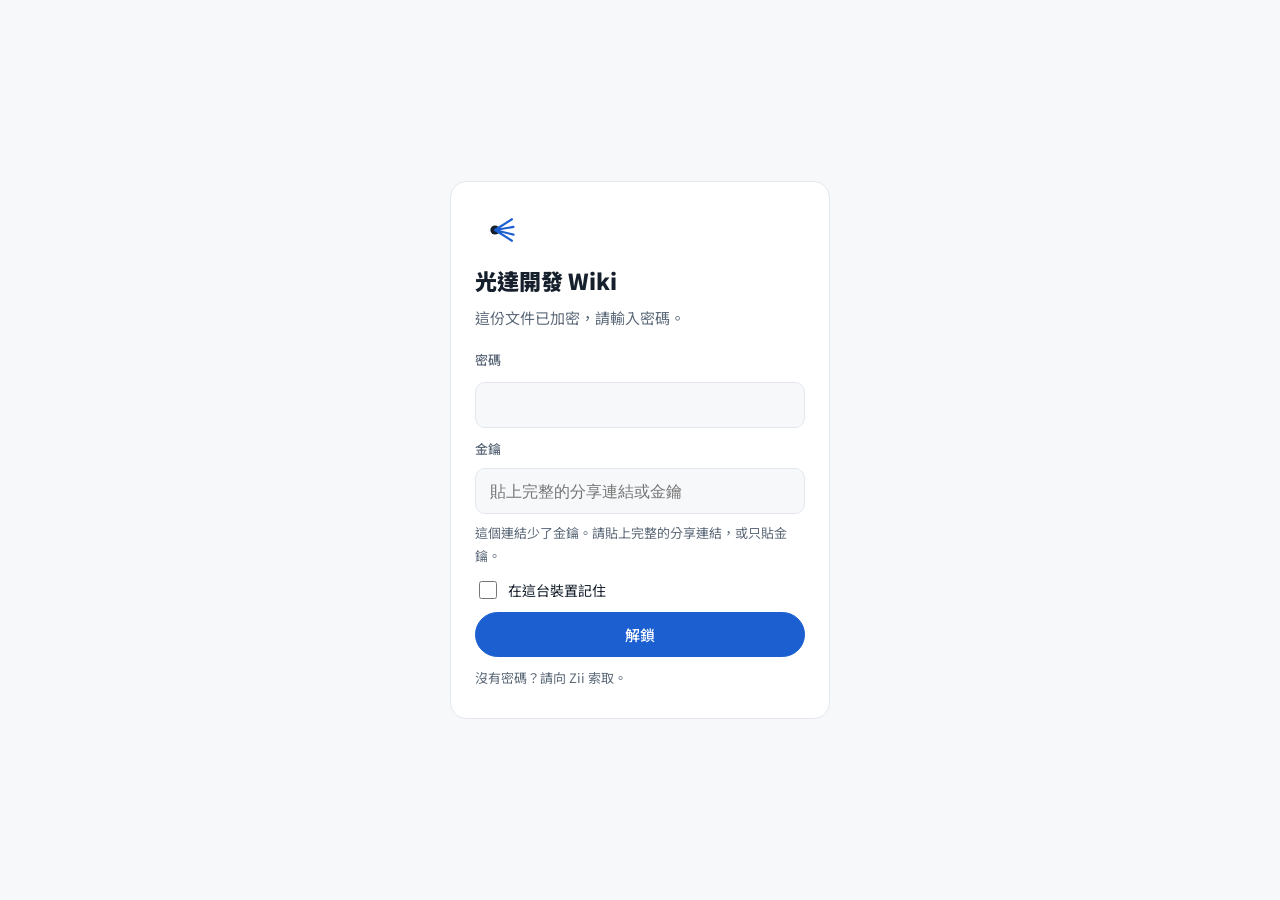
==== index.html @ e29138ca "Encrypted wiki: password + link key required Co-Authored-By: Claude Opus 5.5 <noreply@anthropic.com>" ====
<!doctype html>
<html lang="zh-Hant-TW">
<head>
<meta charset="utf-8">
<meta name="viewport" content="width=device-width,initial-scale=1,viewport-fit=cover">
<title>光達開發 Wiki</title>
<meta name="description" content="加密文件，需要密碼才能閱讀。">
<meta name="robots" content="noindex,nofollow">
<meta name="referrer" content="no-referrer">
<meta property="og:type" content="website">
<meta property="og:site_name" content="光達開發 Wiki">
<meta property="og:title" content="光達開發 Wiki">
<meta property="og:description" content="加密文件，需要密碼才能閱讀。">
<meta property="og:url" content="https://zii144.github.io/lidar-wiki/">
<meta property="og:image" content="https://zii144.github.io/lidar-wiki/og/home.png">
<meta property="og:image:width" content="1200">
<meta property="og:image:height" content="630">
<meta name="twitter:card" content="summary_large_image">
<meta name="theme-color" content="#1B5FD1">
<link rel="preconnect" href="https://fonts.googleapis.com">
<link rel="stylesheet" href="https://fonts.googleapis.com/css2?family=Noto+Sans+TC:wght@400;500;700;900&family=IBM+Plex+Mono:wght@400;500&display=swap">
<link rel="stylesheet" href="./style.css">
</head>
<body>
<div id="lock" class="lock">
  <form id="lock-form" class="lock-card" autocomplete="off">
    <svg width="40" height="40" viewBox="0 0 26 26" aria-hidden="true"><circle cx="13" cy="13" r="3" fill="currentColor"/><path d="M13 13 L24 6 M13 13 L25 11 M13 13 L25 16 M13 13 L24 20" stroke="var(--accent)" stroke-width="1.4" fill="none" stroke-linecap="round"/></svg>
    <h1>光達開發 Wiki</h1>
    <p class="lede">這份文件已加密，請輸入密碼。</p>
    <label for="pw">密碼</label>
    <input id="pw" type="password" autocomplete="current-password" autocapitalize="off" spellcheck="false">
    <div id="key-row" class="key-row" hidden>
      <label for="lk">金鑰</label>
      <input id="lk" type="text" autocomplete="off" autocapitalize="off" spellcheck="false" placeholder="貼上完整的分享連結或金鑰">
      <p class="hint">這個連結少了金鑰。請貼上完整的分享連結，或只貼金鑰。</p>
    </div>
    <label class="remember"><input id="remember" type="checkbox"> 在這台裝置記住</label>
    <button class="btn primary" type="submit" id="go">解鎖</button>
    <p id="err" class="err" role="alert" hidden></p>
    <p class="hint">沒有密碼？請向 Zii 索取。</p>
  </form>
  <noscript><p class="hint">需要開啟 JavaScript 才能解鎖。</p></noscript>
</div>
<div id="app" hidden></div>
<script id="payload" type="application/json">{"v":1,"iter":600000,"salt":"_9XwFVoHXzMK5L9xbAp9zw","iv":"gTsFr0j86Qb316sH","ct":"[base64]","title":"光達開發 Wiki"}</script>
<script src="./unlock.js"></script>
</body>
</html>
---- style.css ----
:root{
  --bg:#F7F8FA; --surface:#FFFFFF; --ink:#16202C; --muted:#5B6878; --line:#E3E7ED;
  --accent:#1B5FD1; --accent-soft:#E8F0FD; --ok:#1E7F4F; --ok-soft:#E5F4EC; --warn:#A35A00; --warn-soft:#FCF0DF;
  --line-green:#06C755;
  --sans:"Noto Sans TC",-apple-system,"PingFang TC","Microsoft JhengHei",sans-serif;
  --mono:"IBM Plex Mono",ui-monospace,Menlo,Consolas,monospace;
  color-scheme:light;
}
@media (prefers-color-scheme: dark){:root{
  --bg:#0F141B; --surface:#161D27; --ink:#E6EBF2; --muted:#93A0B2; --line:#26303D;
  --accent:#6EA2FF; --accent-soft:#1A2943; --ok:#5DCB91; --ok-soft:#14301F; --warn:#F2B35E; --warn-soft:#352612; color-scheme:dark}}
*{box-sizing:border-box}
html{-webkit-text-size-adjust:100%}
body{margin:0;background:var(--bg);color:var(--ink);font-family:var(--sans);font-size:16px;line-height:1.75;padding-bottom:env(safe-area-inset-bottom,0px)}
a{color:var(--accent);text-decoration:none}
a:focus-visible,button:focus-visible{outline:2px solid var(--accent);outline-offset:2px;border-radius:4px}
.wrap{max-width:760px;margin:0 auto;padding-left:max(16px,env(safe-area-inset-left,0px));padding-right:max(16px,env(safe-area-inset-right,0px))}
.top{position:sticky;top:0;z-index:5;background:var(--surface);border-bottom:1px solid var(--line);padding-top:env(safe-area-inset-top,0px)}
.top .wrap{display:flex;align-items:center;gap:12px;padding-block:12px}
.brand{display:flex;align-items:center;gap:10px;color:var(--ink);font-weight:900;letter-spacing:.02em}
.crumb{color:var(--muted);font-size:14px;min-width:0;white-space:nowrap;overflow:hidden;text-overflow:ellipsis}
.rail{position:sticky;top:calc(env(safe-area-inset-top,0px) + 53px);z-index:4;background:var(--bg);border-bottom:1px solid var(--line)}
.rail .wrap{display:flex;gap:6px;overflow-x:auto;padding-block:8px;scrollbar-width:none}
.rail .wrap::-webkit-scrollbar{display:none}
.rail a{flex:none;font-size:13px;padding:4px 12px;border-radius:999px;color:var(--muted);border:1px solid var(--line);background:var(--surface)}
.rail a.on{color:var(--accent);border-color:var(--accent);background:var(--accent-soft)}
main{padding-block:28px 64px}
h1{font-size:clamp(26px,6vw,34px);line-height:1.3;font-weight:900;margin:0 0 6px;text-wrap:balance}
.lede{color:var(--muted);margin:0}
.meta{display:flex;flex-wrap:wrap;gap:8px 20px;margin:18px 0 8px;font-size:14px;color:var(--muted)}
.meta b{color:var(--ink);font-weight:500}
section{padding-top:36px;scroll-margin-top:calc(env(safe-area-inset-top,0px) + 110px)}
h2{display:flex;flex-wrap:wrap;align-items:baseline;gap:6px 10px;font-size:20px;font-weight:700;margin:0 0 12px;text-wrap:balance}
h2 .n{font-family:var(--mono);font-size:13px;color:var(--accent);font-weight:500}
p{margin:0 0 12px}
ul{margin:0 0 12px;padding-left:1.2em}
li{margin:4px 0}
li::marker{color:var(--muted)}
.pill{display:inline-block;font-size:12px;font-weight:500;padding:1px 10px;border-radius:999px;letter-spacing:.03em}
.pill.ok{background:var(--ok-soft);color:var(--ok)}
.pill.warn{background:var(--warn-soft);color:var(--warn)}
.pill.plan{background:var(--accent-soft);color:var(--accent)}
.callout{border-left:3px solid var(--accent);background:var(--surface);padding:12px 16px;margin:14px 0;border-radius:0 8px 8px 0}
.callout.warn{border-color:var(--warn)}
.callout p:last-child{margin:0}
.tbl{overflow-x:auto;margin:12px 0 16px;border:1px solid var(--line);border-radius:10px;background:var(--surface)}
table{border-collapse:collapse;width:100%;font-size:14.5px}
th,td{text-align:left;padding:10px 14px;border-bottom:1px solid var(--line);white-space:nowrap}
tr:last-child td{border-bottom:0}
th{font-size:12px;color:var(--muted);font-weight:500;letter-spacing:.06em}
td.num{font-family:var(--mono);font-variant-numeric:tabular-nums}
td.hot{color:var(--warn);font-weight:700}
.fork{display:grid;grid-template-columns:1fr 1fr;gap:10px;margin:12px 0}
.fork div{border:1px solid var(--line);background:var(--surface);border-radius:10px;padding:12px 14px;font-size:14.5px;min-width:0}
.fork b{display:block;font-size:13px;color:var(--muted);font-weight:500;margin-bottom:2px}
@media (max-width:520px){.fork{grid-template-columns:1fr}}
.topo{border:1px solid var(--line);background:var(--surface);border-radius:12px;padding:16px;margin:12px 0 16px;overflow-x:auto}
.topo svg{display:block;min-width:600px;width:100%;height:auto}
.topo text{font-family:var(--sans);font-size:13px;fill:var(--ink)}
.topo .sub{font-size:11px;fill:var(--muted)}
.topo .box{fill:var(--bg);stroke:var(--line);stroke-width:1.2}
.topo .box.key{fill:var(--accent-soft);stroke:var(--accent)}
.topo .wire{stroke:var(--accent);stroke-width:1.6;fill:none}
.topo .pwr{stroke:var(--warn);stroke-width:1.4;stroke-dasharray:4 3;fill:none}
.legend{display:flex;gap:16px;font-size:12px;color:var(--muted);margin-top:8px}
.legend i{display:inline-block;width:18px;border-top:2px solid var(--accent);vertical-align:middle;margin-right:6px}
.legend i.p{border-top:2px dashed var(--warn)}
ol.steps{list-style:none;padding:0;counter-reset:s;margin:8px 0 12px}
ol.steps li{counter-increment:s;position:relative;padding-left:36px;margin:10px 0}
ol.steps li::before{content:counter(s);position:absolute;left:0;top:2px;width:24px;height:24px;border-radius:50%;background:var(--accent-soft);color:var(--accent);font:500 13px/24px var(--mono);text-align:center}
.todo{display:grid;gap:8px;margin:12px 0}
.task{display:grid;grid-template-columns:auto 1fr auto;gap:4px 12px;align-items:start;background:var(--surface);border:1px solid var(--line);border-radius:10px;padding:12px 14px}
.task .k{font-family:var(--mono);color:var(--muted);font-size:13px;padding-top:2px}
.task .t{min-width:0}
.task .w{font-size:13px;color:var(--muted);text-align:right;white-space:nowrap}
.task .w b{display:block;color:var(--ink);font-weight:500}
.home-list{display:grid;gap:10px;margin:16px 0}
.mcard{display:block;background:var(--surface);border:1px solid var(--line);border-radius:12px;padding:16px 18px;color:var(--ink)}
.mcard:hover{border-color:var(--accent)}
.mcard .d{font-family:var(--mono);font-size:13px;color:var(--accent)}
.mcard h3{margin:2px 0 6px;font-size:18px}
.mcard p{margin:0;color:var(--muted);font-size:14px}
.tags{display:flex;flex-wrap:wrap;gap:6px;margin-top:10px}
.share{display:flex;flex-wrap:wrap;gap:8px;margin:18px 0 4px}
.btn{display:inline-flex;align-items:center;gap:8px;font:500 15px/1 var(--sans);padding:11px 16px;border-radius:999px;border:1px solid var(--line);background:var(--surface);color:var(--ink);cursor:pointer}
.btn.line{background:var(--line-green);border-color:var(--line-green);color:#fff}
.btn svg{flex:none}
.btn.primary{background:var(--accent);border-color:var(--accent);color:#fff;justify-content:center;padding-block:14px}
.btn.ghost{color:var(--muted)}
.btn:disabled{opacity:.6;cursor:wait}
.facts{display:grid;grid-template-columns:repeat(auto-fit,minmax(150px,1fr));gap:10px;margin:20px 0}
.fact{background:var(--surface);border:1px solid var(--line);border-radius:10px;padding:12px 14px;min-width:0}
.fact small{display:block;color:var(--muted);font-size:12px;letter-spacing:.05em}
.fact span{font-weight:700}
.mono{font-family:var(--mono);font-size:.92em}
.ip{font-family:var(--mono);background:var(--accent-soft);color:var(--accent);padding:1px 6px;border-radius:4px;font-size:.9em;white-space:nowrap}
.lock{min-height:100vh;min-height:100svh;display:grid;grid-template-columns:minmax(0,1fr);place-items:center;padding-block:32px;padding-left:max(16px,env(safe-area-inset-left,0px));padding-right:max(16px,env(safe-area-inset-right,0px))}
.lock-card{width:100%;max-width:380px;display:grid;gap:10px;background:var(--surface);border:1px solid var(--line);border-radius:16px;padding:28px 24px;color:var(--ink)}
.lock-card>*{min-width:0}
.lock-card h1{font-size:22px;margin:6px 0 0;overflow-wrap:anywhere}
.lock-card .lede{margin:0 0 8px;font-size:15px}
.lock-card label{font-size:13px;color:var(--muted);font-weight:500}
.lock-card input[type=password],.lock-card input[type=text]{width:100%;font:16px var(--mono);padding:12px 14px;border-radius:10px;border:1px solid var(--line);background:var(--bg);color:var(--ink)}
.lock-card input:focus{outline:2px solid var(--accent);outline-offset:1px}
.key-row{display:grid;gap:8px}
.lock-card .remember{display:flex;align-items:center;gap:8px;font-size:14px;color:var(--ink);font-weight:400}
.remember input{width:18px;height:18px;accent-color:var(--accent)}
.err{color:var(--warn);font-size:14px;margin:0}
.hint{color:var(--muted);font-size:13px;margin:0}
footer{color:var(--muted);font-size:13px;border-top:1px solid var(--line);margin-top:40px;padding-top:16px;display:grid;gap:6px}
@media (prefers-reduced-motion:no-preference){html{scroll-behavior:smooth}}
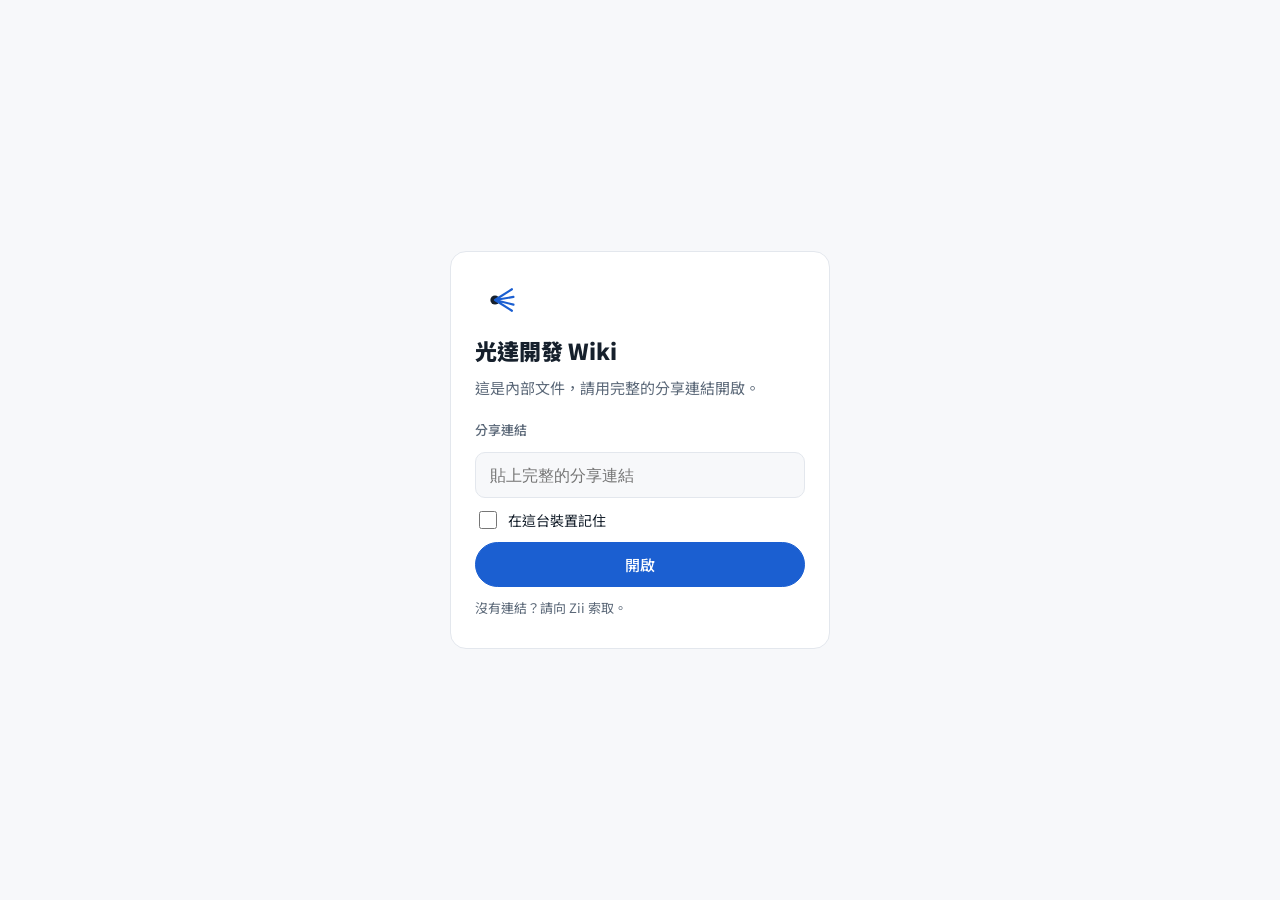
==== commit 445e4ef1: "Link-only access: remove password prompt Co-Authored-By: Claude Opus 5.5 <noreply@anthropic.com>" ====
--- a/index.html
+++ b/index.html
@@ -4,13 +4,13 @@
 <meta charset="utf-8">
 <meta name="viewport" content="width=device-width,initial-scale=1,viewport-fit=cover">
 <title>光達開發 Wiki</title>
-<meta name="description" content="加密文件，需要密碼才能閱讀。">
+<meta name="description" content="內部文件，需要分享連結才能開啟。">
 <meta name="robots" content="noindex,nofollow">
 <meta name="referrer" content="no-referrer">
 <meta property="og:type" content="website">
 <meta property="og:site_name" content="光達開發 Wiki">
 <meta property="og:title" content="光達開發 Wiki">
-<meta property="og:description" content="加密文件，需要密碼才能閱讀。">
+<meta property="og:description" content="內部文件，需要分享連結才能開啟。">
 <meta property="og:url" content="https://zii144.github.io/lidar-wiki/">
 <meta property="og:image" content="https://zii144.github.io/lidar-wiki/og/home.png">
 <meta property="og:image:width" content="1200">
@@ -23,26 +23,22 @@
 </head>
 <body>
 <div id="lock" class="lock">
-  <form id="lock-form" class="lock-card" autocomplete="off">
+  <p id="opening" class="hint">開啟中…</p>
+  <form id="lock-form" class="lock-card" autocomplete="off" hidden>
     <svg width="40" height="40" viewBox="0 0 26 26" aria-hidden="true"><circle cx="13" cy="13" r="3" fill="currentColor"/><path d="M13 13 L24 6 M13 13 L25 11 M13 13 L25 16 M13 13 L24 20" stroke="var(--accent)" stroke-width="1.4" fill="none" stroke-linecap="round"/></svg>
     <h1>光達開發 Wiki</h1>
-    <p class="lede">這份文件已加密，請輸入密碼。</p>
-    <label for="pw">密碼</label>
-    <input id="pw" type="password" autocomplete="current-password" autocapitalize="off" spellcheck="false">
-    <div id="key-row" class="key-row" hidden>
-      <label for="lk">金鑰</label>
-      <input id="lk" type="text" autocomplete="off" autocapitalize="off" spellcheck="false" placeholder="貼上完整的分享連結或金鑰">
-      <p class="hint">這個連結少了金鑰。請貼上完整的分享連結，或只貼金鑰。</p>
-    </div>
+    <p class="lede">這是內部文件，請用完整的分享連結開啟。</p>
+    <label for="lk">分享連結</label>
+    <input id="lk" type="text" autocomplete="off" autocapitalize="off" spellcheck="false" placeholder="貼上完整的分享連結">
     <label class="remember"><input id="remember" type="checkbox"> 在這台裝置記住</label>
-    <button class="btn primary" type="submit" id="go">解鎖</button>
+    <button class="btn primary" type="submit" id="go">開啟</button>
     <p id="err" class="err" role="alert" hidden></p>
-    <p class="hint">沒有密碼？請向 Zii 索取。</p>
+    <p class="hint">沒有連結？請向 Zii 索取。</p>
   </form>
-  <noscript><p class="hint">需要開啟 JavaScript 才能解鎖。</p></noscript>
+  <noscript><p class="hint">需要開啟 JavaScript 才能閱讀。</p></noscript>
 </div>
 <div id="app" hidden></div>
-<script id="payload" type="application/json">{"v":1,"iter":600000,"salt":"_9XwFVoHXzMK5L9xbAp9zw","iv":"gTsFr0j86Qb316sH","ct":"[base64]","title":"光達開發 Wiki"}</script>
+<script id="payload" type="application/json">{"v":2,"salt":"oaz5iTbzegTIWQJm_Q8e0A","iv":"lLuYGO5XZGM2D4ja","ct":"[base64]","title":"光達開發 Wiki"}</script>
 <script src="./unlock.js"></script>
 </body>
 </html>
--- a/style.css
+++ b/style.css
@@ -10,6 +10,7 @@
   --bg:#0F141B; --surface:#161D27; --ink:#E6EBF2; --muted:#93A0B2; --line:#26303D;
   --accent:#6EA2FF; --accent-soft:#1A2943; --ok:#5DCB91; --ok-soft:#14301F; --warn:#F2B35E; --warn-soft:#352612; color-scheme:dark}}
 *{box-sizing:border-box}
+[hidden]{display:none!important}
 html{-webkit-text-size-adjust:100%}
 body{margin:0;background:var(--bg);color:var(--ink);font-family:var(--sans);font-size:16px;line-height:1.75;padding-bottom:env(safe-area-inset-bottom,0px)}
 a{color:var(--accent);text-decoration:none}
@@ -93,6 +94,7 @@
 .fact small{display:block;color:var(--muted);font-size:12px;letter-spacing:.05em}
 .fact span{font-weight:700}
 .mono{font-family:var(--mono);font-size:.92em}
+code{font-family:var(--mono);font-size:.88em;background:var(--accent-soft);padding:0 5px;border-radius:4px;overflow-wrap:anywhere}
 .ip{font-family:var(--mono);background:var(--accent-soft);color:var(--accent);padding:1px 6px;border-radius:4px;font-size:.9em;white-space:nowrap}
 .lock{min-height:100vh;min-height:100svh;display:grid;grid-template-columns:minmax(0,1fr);place-items:center;padding-block:32px;padding-left:max(16px,env(safe-area-inset-left,0px));padding-right:max(16px,env(safe-area-inset-right,0px))}
 .lock-card{width:100%;max-width:380px;display:grid;gap:10px;background:var(--surface);border:1px solid var(--line);border-radius:16px;padding:28px 24px;color:var(--ink)}
